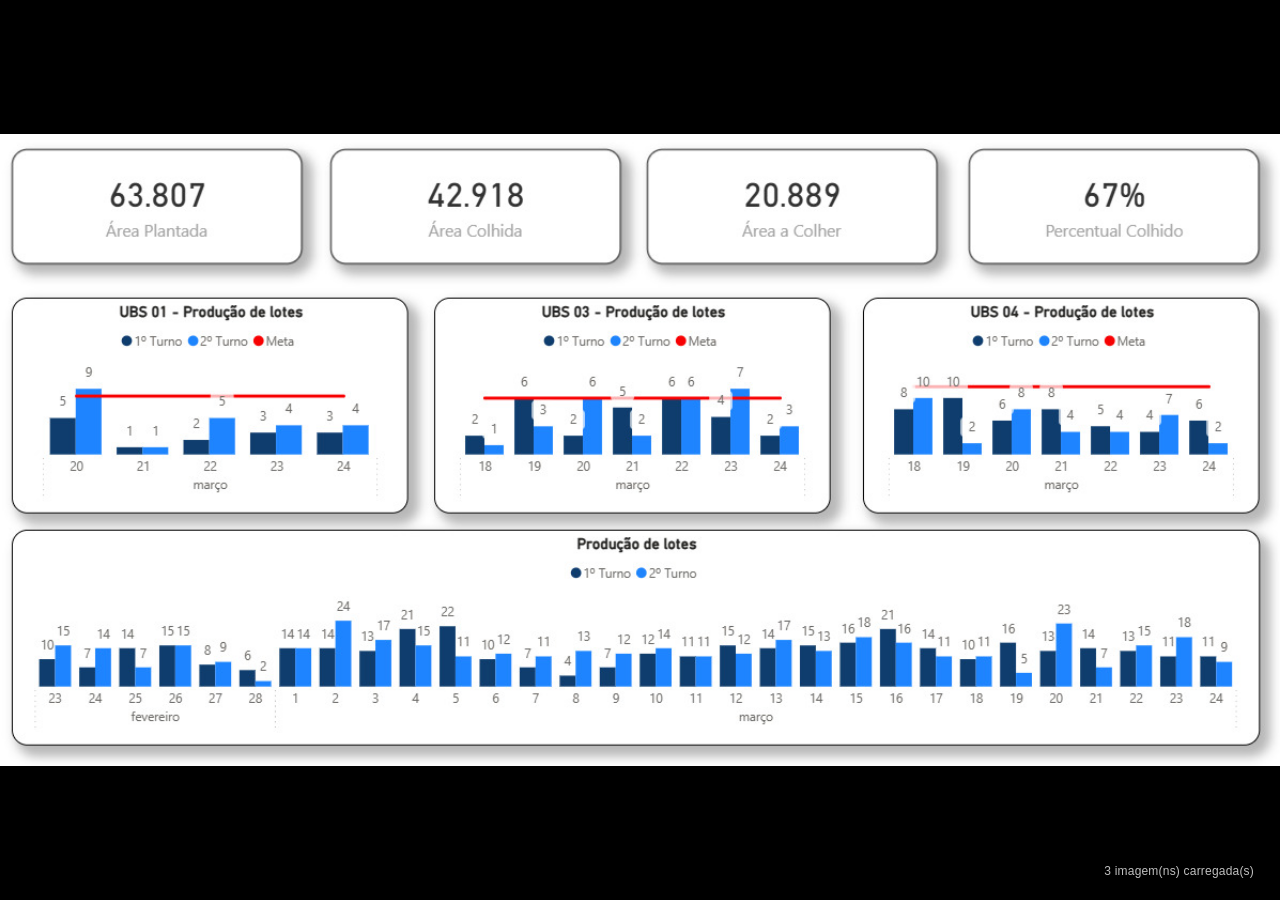
==== painel-tv-github/index.html @ 91860a40 "Add files via upload" ====
<!DOCTYPE html>
<html lang="pt-BR">
<head>
  <meta charset="UTF-8" />
  <meta name="viewport" content="width=device-width, initial-scale=1.0" />
  <title>Painel TV</title>
  <meta http-equiv="Cache-Control" content="no-cache, no-store, must-revalidate" />
  <meta http-equiv="Pragma" content="no-cache" />
  <meta http-equiv="Expires" content="0" />
  <style>
    * {
      margin: 0;
      padding: 0;
      box-sizing: border-box;
    }

    html, body {
      width: 100%;
      height: 100%;
      background: #000;
      overflow: hidden;
      font-family: Arial, Helvetica, sans-serif;
    }

    .app {
      position: relative;
      width: 100vw;
      height: 100vh;
      background: #000;
    }

    #slide {
      width: 100%;
      height: 100%;
      object-fit: contain;
      background: #000;
      display: block;
      opacity: 1;
      transition: opacity 0.8s ease-in-out;
    }

    #slide.fade-out {
      opacity: 0.15;
    }

    .status {
      position: absolute;
      right: 16px;
      bottom: 16px;
      padding: 6px 10px;
      border-radius: 8px;
      font-size: 12px;
      color: rgba(255,255,255,0.75);
      background: rgba(0,0,0,0.35);
      letter-spacing: 0.2px;
      user-select: none;
    }

    .erro {
      position: absolute;
      inset: 0;
      display: none;
      align-items: center;
      justify-content: center;
      color: #fff;
      font-size: 20px;
      text-align: center;
      padding: 24px;
    }

    .erro.show {
      display: flex;
    }
  </style>
</head>
<body>
  <div class="app">
    <img id="slide" alt="Slide em exibição" />
    <div id="erro" class="erro">Nenhuma imagem disponível.</div>
    <div id="status" class="status">Iniciando...</div>
  </div>

  <script>
    const TEMPO_SLIDE = 15000;       // 15 segundos
    const TEMPO_RELOAD = 60000;      // 1 minuto
    const ARQUIVO_LISTA = "images.json";

    let imagens = [];
    let indice = 0;
    let timerSlides = null;

    const slide = document.getElementById("slide");
    const statusBox = document.getElementById("status");
    const erroBox = document.getElementById("erro");

    async function carregarLista() {
      try {
        const resposta = await fetch(`${ARQUIVO_LISTA}?t=${Date.now()}`, {
          cache: "no-store"
        });

        if (!resposta.ok) {
          throw new Error("Falha ao ler images.json");
        }

        const lista = await resposta.json();

        if (!Array.isArray(lista) || lista.length === 0) {
          throw new Error("A lista de imagens está vazia.");
        }

        imagens = lista.filter(item => typeof item === "string" && item.trim() !== "");

        if (imagens.length === 0) {
          throw new Error("Nenhuma imagem válida encontrada.");
        }

        statusBox.textContent = `${imagens.length} imagem(ns) carregada(s)`;
        erroBox.classList.remove("show");
        slide.style.display = "block";

        if (indice >= imagens.length) {
          indice = 0;
        }

        mostrarImagem(indice);
        iniciarLoop();
      } catch (erro) {
        console.error(erro);
        statusBox.textContent = "Erro ao carregar imagens";
        erroBox.classList.add("show");
        slide.style.display = "none";
      }
    }

    function mostrarImagem(posicao) {
      if (!imagens.length) return;

      slide.classList.add("fade-out");

      setTimeout(() => {
        slide.src = `${imagens[posicao]}?v=${Date.now()}`;
        slide.onload = () => {
          slide.classList.remove("fade-out");
        };
        slide.onerror = () => {
          statusBox.textContent = `Erro ao abrir: ${imagens[posicao]}`;
          slide.classList.remove("fade-out");
        };
      }, 250);
    }

    function proximaImagem() {
      if (!imagens.length) return;
      indice = (indice + 1) % imagens.length;
      mostrarImagem(indice);
    }

    function iniciarLoop() {
      if (timerSlides) {
        clearInterval(timerSlides);
      }
      timerSlides = setInterval(proximaImagem, TEMPO_SLIDE);
    }

    async function iniciar() {
      await carregarLista();

      setInterval(() => {
        location.reload();
      }, TEMPO_RELOAD);
    }

    iniciar();
  </script>
</body>
</html>
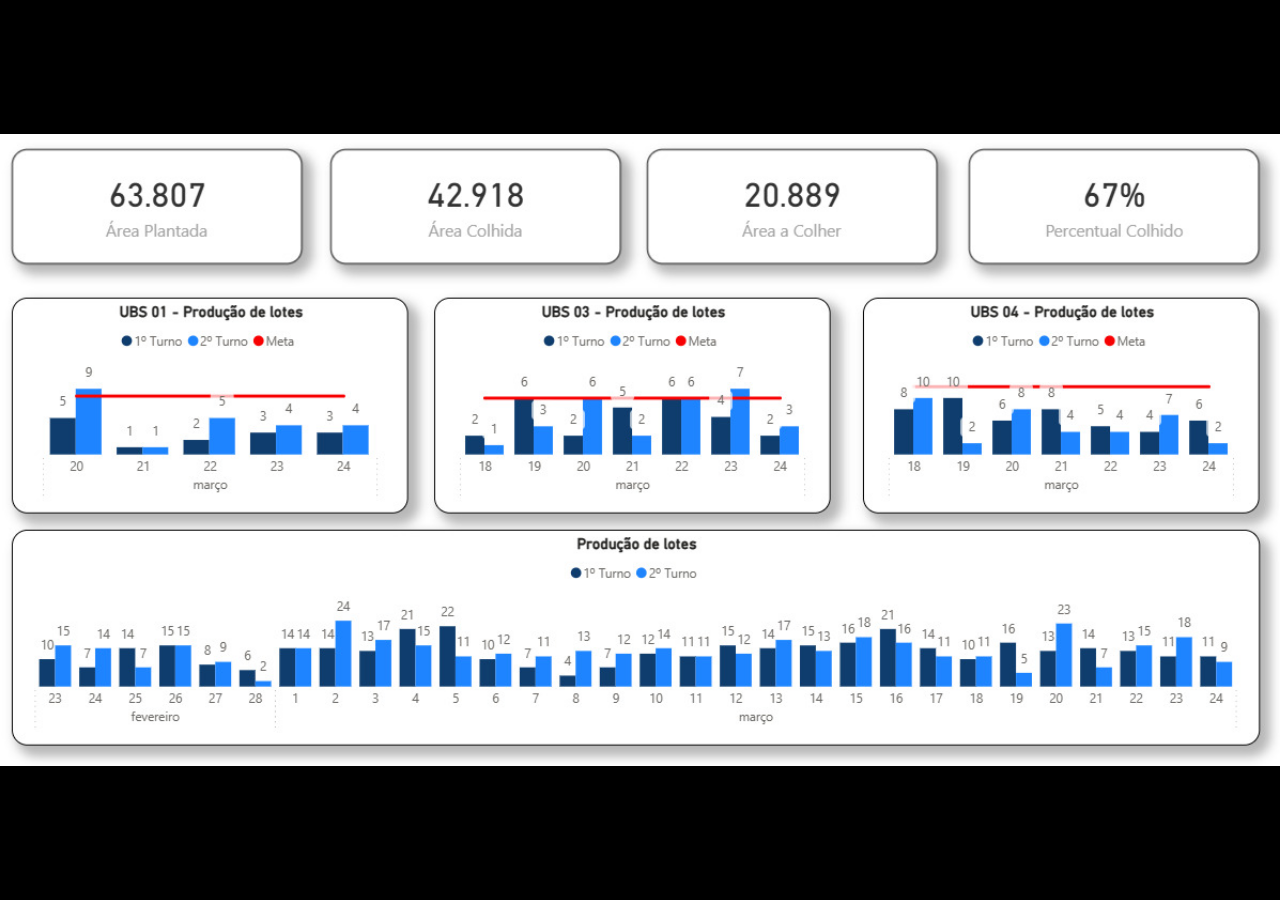
==== commit db9251ac: "Add files via upload" ====
--- a/painel-tv-github/index.html
+++ b/painel-tv-github/index.html
@@ -19,14 +19,15 @@
       height: 100%;
       background: #000;
       overflow: hidden;
-      font-family: Arial, Helvetica, sans-serif;
     }
 
     .app {
-      position: relative;
       width: 100vw;
       height: 100vh;
       background: #000;
+      display: flex;
+      align-items: center;
+      justify-content: center;
     }
 
     #slide {
@@ -34,7 +35,7 @@
       height: 100%;
       object-fit: contain;
       background: #000;
-      display: block;
+      display: none;
       opacity: 1;
       transition: opacity 0.8s ease-in-out;
     }
@@ -42,47 +43,16 @@
     #slide.fade-out {
       opacity: 0.15;
     }
-
-    .status {
-      position: absolute;
-      right: 16px;
-      bottom: 16px;
-      padding: 6px 10px;
-      border-radius: 8px;
-      font-size: 12px;
-      color: rgba(255,255,255,0.75);
-      background: rgba(0,0,0,0.35);
-      letter-spacing: 0.2px;
-      user-select: none;
-    }
-
-    .erro {
-      position: absolute;
-      inset: 0;
-      display: none;
-      align-items: center;
-      justify-content: center;
-      color: #fff;
-      font-size: 20px;
-      text-align: center;
-      padding: 24px;
-    }
-
-    .erro.show {
-      display: flex;
-    }
   </style>
 </head>
 <body>
   <div class="app">
     <img id="slide" alt="Slide em exibição" />
-    <div id="erro" class="erro">Nenhuma imagem disponível.</div>
-    <div id="status" class="status">Iniciando...</div>
   </div>
 
   <script>
-    const TEMPO_SLIDE = 15000;       // 15 segundos
-    const TEMPO_RELOAD = 60000;      // 1 minuto
+    const TEMPO_SLIDE = 15000;   // 15 segundos
+    const TEMPO_RELOAD = 60000;  // 1 minuto
     const ARQUIVO_LISTA = "images.json";
 
     let imagens = [];
@@ -90,8 +60,6 @@
     let timerSlides = null;
 
     const slide = document.getElementById("slide");
-    const statusBox = document.getElementById("status");
-    const erroBox = document.getElementById("erro");
 
     async function carregarLista() {
       try {
@@ -99,67 +67,85 @@
           cache: "no-store"
         });
 
-        if (!resposta.ok) {
-          throw new Error("Falha ao ler images.json");
-        }
+        if (!resposta.ok) return;
 
         const lista = await resposta.json();
 
-        if (!Array.isArray(lista) || lista.length === 0) {
-          throw new Error("A lista de imagens está vazia.");
-        }
+        if (!Array.isArray(lista)) return;
 
-        imagens = lista.filter(item => typeof item === "string" && item.trim() !== "");
+        imagens = lista
+          .filter(item => typeof item === "string")
+          .map(item => item.trim())
+          .filter(item => item !== "");
 
         if (imagens.length === 0) {
-          throw new Error("Nenhuma imagem válida encontrada.");
+          slide.style.display = "none";
+          return;
         }
-
-        statusBox.textContent = `${imagens.length} imagem(ns) carregada(s)`;
-        erroBox.classList.remove("show");
-        slide.style.display = "block";
 
         if (indice >= imagens.length) {
           indice = 0;
         }
 
-        mostrarImagem(indice);
+        await mostrarImagem(indice);
         iniciarLoop();
       } catch (erro) {
-        console.error(erro);
-        statusBox.textContent = "Erro ao carregar imagens";
-        erroBox.classList.add("show");
-        slide.style.display = "none";
+        console.error("Erro ao carregar images.json:", erro);
       }
     }
 
-    function mostrarImagem(posicao) {
+    function carregarImagem(src) {
+      return new Promise((resolve, reject) => {
+        const imgTeste = new Image();
+        imgTeste.onload = () => resolve(src);
+        imgTeste.onerror = () => reject(new Error(`Falha ao abrir ${src}`));
+        imgTeste.src = `${src}?v=${Date.now()}`;
+      });
+    }
+
+    async function mostrarImagem(posicaoInicial) {
       if (!imagens.length) return;
 
-      slide.classList.add("fade-out");
+      let tentativas = 0;
+      let posicao = posicaoInicial;
 
-      setTimeout(() => {
-        slide.src = `${imagens[posicao]}?v=${Date.now()}`;
-        slide.onload = () => {
-          slide.classList.remove("fade-out");
-        };
-        slide.onerror = () => {
-          statusBox.textContent = `Erro ao abrir: ${imagens[posicao]}`;
-          slide.classList.remove("fade-out");
-        };
-      }, 250);
+      while (tentativas < imagens.length) {
+        const caminho = imagens[posicao];
+
+        try {
+          await carregarImagem(caminho);
+
+          slide.classList.add("fade-out");
+
+          setTimeout(() => {
+            slide.src = `${caminho}?v=${Date.now()}`;
+            slide.style.display = "block";
+            slide.onload = () => slide.classList.remove("fade-out");
+            slide.onerror = () => slide.classList.remove("fade-out");
+          }, 250);
+
+          indice = posicao;
+          return;
+        } catch (erro) {
+          console.warn(erro.message);
+          posicao = (posicao + 1) % imagens.length;
+          tentativas++;
+        }
+      }
+
+      slide.style.display = "none";
     }
 
-    function proximaImagem() {
+    async function proximaImagem() {
       if (!imagens.length) return;
-      indice = (indice + 1) % imagens.length;
-      mostrarImagem(indice);
+
+      const proximoIndice = (indice + 1) % imagens.length;
+      await mostrarImagem(proximoIndice);
     }
 
     function iniciarLoop() {
-      if (timerSlides) {
-        clearInterval(timerSlides);
-      }
+      if (timerSlides) clearInterval(timerSlides);
+      if (imagens.length <= 1) return;
       timerSlides = setInterval(proximaImagem, TEMPO_SLIDE);
     }
 
